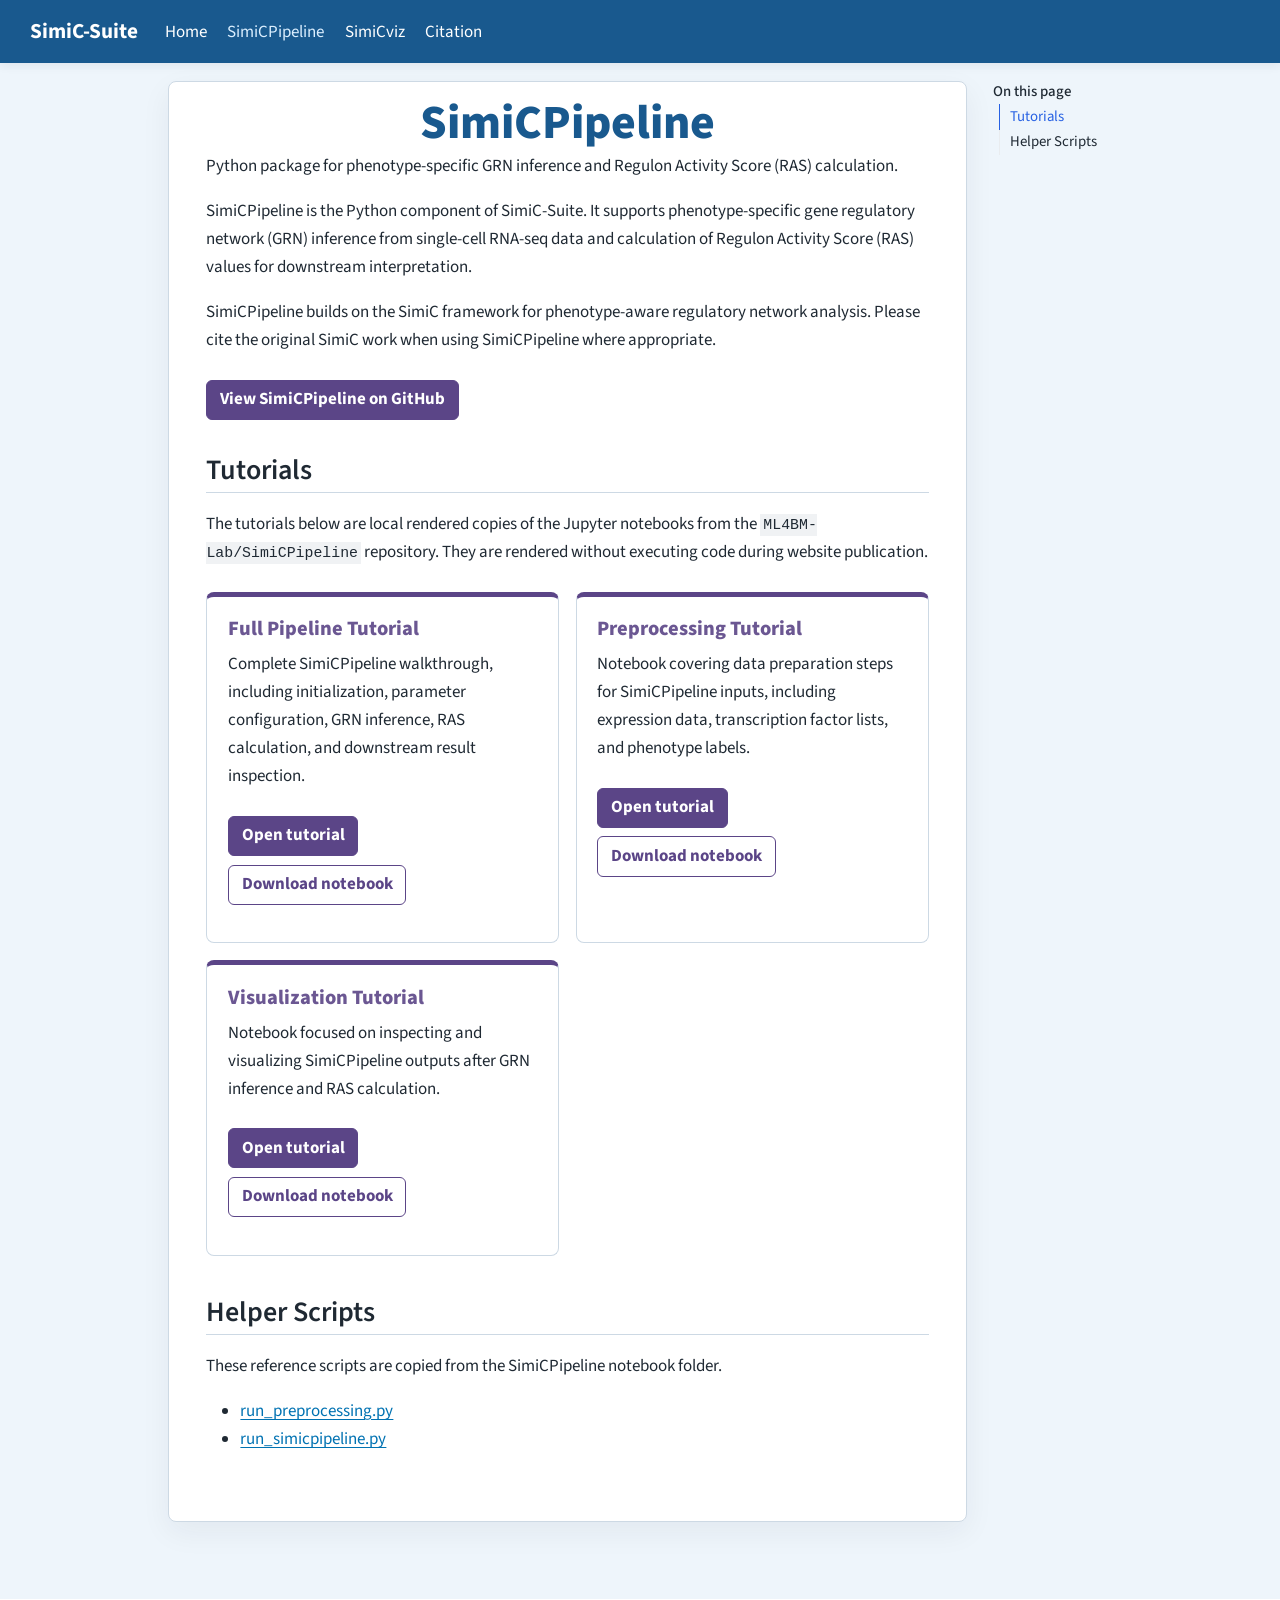
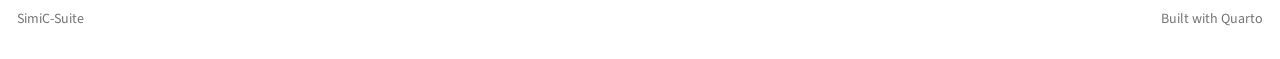
==== simicpipeline.html @ 90d94021 "Built site for gh-pages" ====
<!DOCTYPE html>
<html xmlns="http://www.w3.org/1999/xhtml" lang="en" xml:lang="en"><head>

<meta charset="utf-8">
<meta name="generator" content="quarto-1.9.38">

<meta name="viewport" content="width=device-width, initial-scale=1.0, user-scalable=yes">

<meta name="description" content="Python package for phenotype-specific GRN inference and Regulon Activity Score (RAS) calculation.">

<title>SimiCPipeline – SimiC-Suite</title>
<style>
/* Default styles provided by pandoc.
** See https://pandoc.org/MANUAL.html#variables-for-html for config info.
*/
code{white-space: pre-wrap;}
span.smallcaps{font-variant: small-caps;}
div.columns{display: flex; gap: min(4vw, 1.5em);}
div.column{flex: auto; overflow-x: auto;}
div.hanging-indent{margin-left: 1.5em; text-indent: -1.5em;}
ul.task-list{list-style: none;}
ul.task-list li input[type="checkbox"] {
  width: 0.8em;
  margin: 0 0.8em 0.2em -1em; /* quarto-specific, see https://github.com/quarto-dev/quarto-cli/issues/4556 */ 
  vertical-align: middle;
}
</style>


<script src="site_libs/quarto-nav/quarto-nav.js"></script>
<script src="site_libs/quarto-nav/headroom.min.js"></script>
<script src="site_libs/clipboard/clipboard.min.js"></script>
<script src="site_libs/quarto-search/autocomplete.umd.js"></script>
<script src="site_libs/quarto-search/fuse.min.js"></script>
<script src="site_libs/quarto-search/quarto-search.js"></script>
<meta name="quarto:offset" content="./">
<script src="site_libs/quarto-html/quarto.js" type="module"></script>
<script src="site_libs/quarto-html/tabsets/tabsets.js" type="module"></script>
<script src="site_libs/quarto-html/popper.min.js"></script>
<script src="site_libs/quarto-html/tippy.umd.min.js"></script>
<script src="site_libs/quarto-html/anchor.min.js"></script>
<link href="site_libs/quarto-html/tippy.css" rel="stylesheet">
<link href="site_libs/quarto-html/quarto-syntax-highlighting-15634bcf2e68342d4ad2dfa704d543f6.css" rel="stylesheet" id="quarto-text-highlighting-styles">
<script src="site_libs/bootstrap/bootstrap.min.js"></script>
<link href="site_libs/bootstrap/bootstrap-icons.css" rel="stylesheet">
<link href="site_libs/bootstrap/bootstrap-158031087360bce0ff56dc785ce39e06.min.css" rel="stylesheet" append-hash="true" id="quarto-bootstrap" data-mode="light">
<script id="quarto-search-options" type="application/json">{
  "location": "navbar",
  "copy-button": false,
  "collapse-after": 3,
  "panel-placement": "end",
  "type": "overlay",
  "limit": 50,
  "keyboard-shortcut": [
    "f",
    "/",
    "s"
  ],
  "show-item-context": false,
  "language": {
    "search-no-results-text": "No results",
    "search-matching-documents-text": "matching documents",
    "search-copy-link-title": "Copy link to search",
    "search-hide-matches-text": "Hide additional matches",
    "search-more-match-text": "more match in this document",
    "search-more-matches-text": "more matches in this document",
    "search-clear-button-title": "Clear",
    "search-text-placeholder": "",
    "search-detached-cancel-button-title": "Cancel",
    "search-submit-button-title": "Submit",
    "search-label": "Search"
  }
}</script>


<link rel="stylesheet" href="styles.css">
</head>

<body class="nav-fixed quarto-light">

<div id="quarto-search-results"></div>
  <header id="quarto-header" class="headroom fixed-top">
    <nav class="navbar navbar-expand-lg " data-bs-theme="dark">
      <div class="navbar-container container-fluid">
      <div class="navbar-brand-container mx-auto">
    <a class="navbar-brand" href="./index.html">
    <span class="navbar-title">SimiC-Suite</span>
    </a>
  </div>
            <div id="quarto-search" class="" title="Search"></div>
          <button class="navbar-toggler" type="button" data-bs-toggle="collapse" data-bs-target="#navbarCollapse" aria-controls="navbarCollapse" role="menu" aria-expanded="false" aria-label="Toggle navigation" onclick="if (window.quartoToggleHeadroom) { window.quartoToggleHeadroom(); }">
  <span class="navbar-toggler-icon"></span>
</button>
          <div class="collapse navbar-collapse" id="navbarCollapse">
            <ul class="navbar-nav navbar-nav-scroll me-auto">
  <li class="nav-item">
    <a class="nav-link" href="./index.html"> 
<span class="menu-text">Home</span></a>
  </li>  
  <li class="nav-item">
    <a class="nav-link active" href="./simicpipeline.html" aria-current="page"> 
<span class="menu-text">SimiCPipeline</span></a>
  </li>  
  <li class="nav-item">
    <a class="nav-link" href="./simicviz.html"> 
<span class="menu-text">SimiCviz</span></a>
  </li>  
  <li class="nav-item">
    <a class="nav-link" href="./citation.html"> 
<span class="menu-text">Citation</span></a>
  </li>  
</ul>
          </div> <!-- /navcollapse -->
            <div class="quarto-navbar-tools">
</div>
      </div> <!-- /container-fluid -->
    </nav>
</header>
<!-- content -->
<div id="quarto-content" class="quarto-container page-columns page-rows-contents page-layout-article page-navbar">
<!-- sidebar -->
<!-- margin-sidebar -->
    <div id="quarto-margin-sidebar" class="sidebar margin-sidebar">
        <nav id="TOC" role="doc-toc" class="toc-active">
    <h2 id="toc-title">On this page</h2>
   
  <ul>
  <li><a href="#tutorials" id="toc-tutorials" class="nav-link active" data-scroll-target="#tutorials">Tutorials</a></li>
  <li><a href="#helper-scripts" id="toc-helper-scripts" class="nav-link" data-scroll-target="#helper-scripts">Helper Scripts</a></li>
  </ul>
</nav>
    </div>
<!-- main -->
<main class="content" id="quarto-document-content">

<header id="title-block-header" class="quarto-title-block default">
<div class="quarto-title">
<h1 class="title">SimiCPipeline</h1>
</div>

<div>
  <div class="description">
    Python package for phenotype-specific GRN inference and Regulon Activity Score (RAS) calculation.
  </div>
</div>


<div class="quarto-title-meta">

    
  
    
  </div>
  


</header>


<p>SimiCPipeline is the Python component of SimiC-Suite. It supports phenotype-specific gene regulatory network (GRN) inference from single-cell RNA-seq data and calculation of Regulon Activity Score (RAS) values for downstream interpretation.</p>
<p>SimiCPipeline builds on the SimiC framework for phenotype-aware regulatory network analysis. Please cite the original SimiC work when using SimiCPipeline where appropriate.</p>
<p><a href="https://github.com/ML4BM-Lab/SimiCPipeline" class="btn btn-primary">View SimiCPipeline on GitHub</a></p>
<section id="tutorials" class="level2">
<h2 class="anchored" data-anchor-id="tutorials">Tutorials</h2>
<p>The tutorials below are local rendered copies of the Jupyter notebooks from the <code>ML4BM-Lab/SimiCPipeline</code> repository. They are rendered without executing code during website publication.</p>
<div class="tutorial-grid">
<section id="full-pipeline-tutorial" class="level3 tutorial-card pipeline-card">
<h3 class="anchored" data-anchor-id="full-pipeline-tutorial">Full Pipeline Tutorial</h3>
<p>Complete SimiCPipeline walkthrough, including initialization, parameter configuration, GRN inference, RAS calculation, and downstream result inspection.</p>
<p><a href="tutorials/simicpipeline/Tutorial_SimiCPipeline_full.html" class="btn btn-primary">Open tutorial</a> <a class="btn btn-outline-primary" href="tutorials/simicpipeline/downloads/Tutorial_SimiCPipeline_full.ipynb" download="">Download notebook</a></p>
</section>
<section id="preprocessing-tutorial" class="level3 tutorial-card pipeline-card">
<h3 class="anchored" data-anchor-id="preprocessing-tutorial">Preprocessing Tutorial</h3>
<p>Notebook covering data preparation steps for SimiCPipeline inputs, including expression data, transcription factor lists, and phenotype labels.</p>
<p><a href="tutorials/simicpipeline/Tutorial_SimiCPipeline_preprocessing.html" class="btn btn-primary">Open tutorial</a> <a class="btn btn-outline-primary" href="tutorials/simicpipeline/downloads/Tutorial_SimiCPipeline_preprocessing.ipynb" download="">Download notebook</a></p>
</section>
<section id="visualization-tutorial" class="level3 tutorial-card pipeline-card">
<h3 class="anchored" data-anchor-id="visualization-tutorial">Visualization Tutorial</h3>
<p>Notebook focused on inspecting and visualizing SimiCPipeline outputs after GRN inference and RAS calculation.</p>
<p><a href="tutorials/simicpipeline/Tutorial_SimiCPipeline_visualization.html" class="btn btn-primary">Open tutorial</a> <a class="btn btn-outline-primary" href="tutorials/simicpipeline/downloads/Tutorial_SimiCPipeline_visualization.ipynb" download="">Download notebook</a></p>
</section>
</div>
</section>
<section id="helper-scripts" class="level2">
<h2 class="anchored" data-anchor-id="helper-scripts">Helper Scripts</h2>
<p>These reference scripts are copied from the SimiCPipeline notebook folder.</p>
<ul>
<li><a href="tutorials/simicpipeline/run_preprocessing.py">run_preprocessing.py</a></li>
<li><a href="tutorials/simicpipeline/run_simicpipeline.py">run_simicpipeline.py</a></li>
</ul>


</section>

</main> <!-- /main -->
<script id="quarto-html-after-body" type="application/javascript">
  window.document.addEventListener("DOMContentLoaded", function (event) {
    const icon = "";
    const anchorJS = new window.AnchorJS();
    anchorJS.options = {
      placement: 'right',
      icon: icon
    };
    anchorJS.add('.anchored');
    const isCodeAnnotation = (el) => {
      for (const clz of el.classList) {
        if (clz.startsWith('code-annotation-')) {                     
          return true;
        }
      }
      return false;
    }
    const onCopySuccess = function(e) {
      // button target
      const button = e.trigger;
      // don't keep focus
      button.blur();
      // flash "checked"
      button.classList.add('code-copy-button-checked');
      var currentTitle = button.getAttribute("title");
      button.setAttribute("title", "Copied!");
      let tooltip;
      if (window.bootstrap) {
        button.setAttribute("data-bs-toggle", "tooltip");
        button.setAttribute("data-bs-placement", "left");
        button.setAttribute("data-bs-title", "Copied!");
        tooltip = new bootstrap.Tooltip(button, 
          { trigger: "manual", 
            customClass: "code-copy-button-tooltip",
            offset: [0, -8]});
        tooltip.show();    
      }
      setTimeout(function() {
        if (tooltip) {
          tooltip.hide();
          button.removeAttribute("data-bs-title");
          button.removeAttribute("data-bs-toggle");
          button.removeAttribute("data-bs-placement");
        }
        button.setAttribute("title", currentTitle);
        button.classList.remove('code-copy-button-checked');
      }, 1000);
      // clear code selection
      e.clearSelection();
    }
    const getTextToCopy = function(trigger) {
      const outerScaffold = trigger.parentElement.cloneNode(true);
      const codeEl = outerScaffold.querySelector('code');
      for (const childEl of codeEl.children) {
        if (isCodeAnnotation(childEl)) {
          childEl.remove();
        }
      }
      return codeEl.innerText;
    }
    const clipboard = new window.ClipboardJS('.code-copy-button:not([data-in-quarto-modal])', {
      text: getTextToCopy
    });
    clipboard.on('success', onCopySuccess);
    if (window.document.getElementById('quarto-embedded-source-code-modal')) {
      const clipboardModal = new window.ClipboardJS('.code-copy-button[data-in-quarto-modal]', {
        text: getTextToCopy,
        container: window.document.getElementById('quarto-embedded-source-code-modal')
      });
      clipboardModal.on('success', onCopySuccess);
    }
      var localhostRegex = new RegExp(/^(?:http|https):\/\/localhost\:?[0-9]*\//);
      var mailtoRegex = new RegExp(/^mailto:/);
        var filterRegex = new RegExp("https:\/\/RaghadShu\.github\.io\/SimiC-Suite\/");
      var isInternal = (href) => {
          return filterRegex.test(href) || localhostRegex.test(href) || mailtoRegex.test(href);
      }
      // Inspect non-navigation links and adorn them if external
     var links = window.document.querySelectorAll('a[href]:not(.nav-link):not(.navbar-brand):not(.toc-action):not(.sidebar-link):not(.sidebar-item-toggle):not(.pagination-link):not(.no-external):not([aria-hidden]):not(.dropdown-item):not(.quarto-navigation-tool):not(.about-link)');
      for (var i=0; i<links.length; i++) {
        const link = links[i];
        if (!isInternal(link.href)) {
          // undo the damage that might have been done by quarto-nav.js in the case of
          // links that we want to consider external
          if (link.dataset.originalHref !== undefined) {
            link.href = link.dataset.originalHref;
          }
            // target, if specified
            link.setAttribute("target", "_blank");
            if (link.getAttribute("rel") === null) {
              link.setAttribute("rel", "noopener");
            }
        }
      }
    function tippyHover(el, contentFn, onTriggerFn, onUntriggerFn) {
      const config = {
        allowHTML: true,
        maxWidth: 500,
        delay: 100,
        arrow: false,
        appendTo: function(el) {
            return el.parentElement;
        },
        interactive: true,
        interactiveBorder: 10,
        theme: 'quarto',
        placement: 'bottom-start',
      };
      if (contentFn) {
        config.content = contentFn;
      }
      if (onTriggerFn) {
        config.onTrigger = onTriggerFn;
      }
      if (onUntriggerFn) {
        config.onUntrigger = onUntriggerFn;
      }
      window.tippy(el, config); 
    }
    const noterefs = window.document.querySelectorAll('a[role="doc-noteref"]');
    for (var i=0; i<noterefs.length; i++) {
      const ref = noterefs[i];
      tippyHover(ref, function() {
        // use id or data attribute instead here
        let href = ref.getAttribute('data-footnote-href') || ref.getAttribute('href');
        try { href = new URL(href).hash; } catch {}
        const id = href.replace(/^#\/?/, "");
        const note = window.document.getElementById(id);
        if (note) {
          return note.innerHTML;
        } else {
          return "";
        }
      });
    }
    const xrefs = window.document.querySelectorAll('a.quarto-xref');
    const processXRef = (id, note) => {
      // Strip column container classes
      const stripColumnClz = (el) => {
        el.classList.remove("page-full", "page-columns");
        if (el.children) {
          for (const child of el.children) {
            stripColumnClz(child);
          }
        }
      }
      stripColumnClz(note)
      if (id === null || id.startsWith('sec-')) {
        // Special case sections, only their first couple elements
        const container = document.createElement("div");
        if (note.children && note.children.length > 2) {
          container.appendChild(note.children[0].cloneNode(true));
          for (let i = 1; i < note.children.length; i++) {
            const child = note.children[i];
            if (child.tagName === "P" && child.innerText === "") {
              continue;
            } else {
              container.appendChild(child.cloneNode(true));
              break;
            }
          }
          if (window.Quarto?.typesetMath) {
            window.Quarto.typesetMath(container);
          }
          return container.innerHTML
        } else {
          if (window.Quarto?.typesetMath) {
            window.Quarto.typesetMath(note);
          }
          return note.innerHTML;
        }
      } else {
        // Remove any anchor links if they are present
        const anchorLink = note.querySelector('a.anchorjs-link');
        if (anchorLink) {
          anchorLink.remove();
        }
        if (window.Quarto?.typesetMath) {
          window.Quarto.typesetMath(note);
        }
        if (note.classList.contains("callout")) {
          return note.outerHTML;
        } else {
          return note.innerHTML;
        }
      }
    }
    for (var i=0; i<xrefs.length; i++) {
      const xref = xrefs[i];
      tippyHover(xref, undefined, function(instance) {
        instance.disable();
        let url = xref.getAttribute('href');
        let hash = undefined; 
        if (url.startsWith('#')) {
          hash = url;
        } else {
          try { hash = new URL(url).hash; } catch {}
        }
        if (hash) {
          const id = hash.replace(/^#\/?/, "");
          const note = window.document.getElementById(id);
          if (note !== null) {
            try {
              const html = processXRef(id, note.cloneNode(true));
              instance.setContent(html);
            } finally {
              instance.enable();
              instance.show();
            }
          } else {
            // See if we can fetch this
            fetch(url.split('#')[0])
            .then(res => res.text())
            .then(html => {
              const parser = new DOMParser();
              const htmlDoc = parser.parseFromString(html, "text/html");
              const note = htmlDoc.getElementById(id);
              if (note !== null) {
                const html = processXRef(id, note);
                instance.setContent(html);
              } 
            }).finally(() => {
              instance.enable();
              instance.show();
            });
          }
        } else {
          // See if we can fetch a full url (with no hash to target)
          // This is a special case and we should probably do some content thinning / targeting
          fetch(url)
          .then(res => res.text())
          .then(html => {
            const parser = new DOMParser();
            const htmlDoc = parser.parseFromString(html, "text/html");
            const note = htmlDoc.querySelector('main.content');
            if (note !== null) {
              // This should only happen for chapter cross references
              // (since there is no id in the URL)
              // remove the first header
              if (note.children.length > 0 && note.children[0].tagName === "HEADER") {
                note.children[0].remove();
              }
              const html = processXRef(null, note);
              instance.setContent(html);
            } 
          }).finally(() => {
            instance.enable();
            instance.show();
          });
        }
      }, function(instance) {
      });
    }
        let selectedAnnoteEl;
        const selectorForAnnotation = ( cell, annotation) => {
          let cellAttr = 'data-code-cell="' + cell + '"';
          let lineAttr = 'data-code-annotation="' +  annotation + '"';
          const selector = 'span[' + cellAttr + '][' + lineAttr + ']';
          return selector;
        }
        const selectCodeLines = (annoteEl) => {
          const doc = window.document;
          const targetCell = annoteEl.getAttribute("data-target-cell");
          const targetAnnotation = annoteEl.getAttribute("data-target-annotation");
          const annoteSpan = window.document.querySelector(selectorForAnnotation(targetCell, targetAnnotation));
          const lines = annoteSpan.getAttribute("data-code-lines").split(",");
          const lineIds = lines.map((line) => {
            return targetCell + "-" + line;
          })
          let top = null;
          let height = null;
          let parent = null;
          if (lineIds.length > 0) {
              //compute the position of the single el (top and bottom and make a div)
              const el = window.document.getElementById(lineIds[0]);
              top = el.offsetTop;
              height = el.offsetHeight;
              parent = el.parentElement.parentElement;
            if (lineIds.length > 1) {
              const lastEl = window.document.getElementById(lineIds[lineIds.length - 1]);
              const bottom = lastEl.offsetTop + lastEl.offsetHeight;
              height = bottom - top;
            }
            if (top !== null && height !== null && parent !== null) {
              // cook up a div (if necessary) and position it 
              let div = window.document.getElementById("code-annotation-line-highlight");
              if (div === null) {
                div = window.document.createElement("div");
                div.setAttribute("id", "code-annotation-line-highlight");
                div.style.position = 'absolute';
                parent.appendChild(div);
              }
              div.style.top = top - 2 + "px";
              div.style.height = height + 4 + "px";
              div.style.left = 0;
              let gutterDiv = window.document.getElementById("code-annotation-line-highlight-gutter");
              if (gutterDiv === null) {
                gutterDiv = window.document.createElement("div");
                gutterDiv.setAttribute("id", "code-annotation-line-highlight-gutter");
                gutterDiv.style.position = 'absolute';
                const codeCell = window.document.getElementById(targetCell);
                const gutter = codeCell.querySelector('.code-annotation-gutter');
                gutter.appendChild(gutterDiv);
              }
              gutterDiv.style.top = top - 2 + "px";
              gutterDiv.style.height = height + 4 + "px";
            }
            selectedAnnoteEl = annoteEl;
          }
        };
        const unselectCodeLines = () => {
          const elementsIds = ["code-annotation-line-highlight", "code-annotation-line-highlight-gutter"];
          elementsIds.forEach((elId) => {
            const div = window.document.getElementById(elId);
            if (div) {
              div.remove();
            }
          });
          selectedAnnoteEl = undefined;
        };
          // Handle positioning of the toggle
      window.addEventListener(
        "resize",
        throttle(() => {
          elRect = undefined;
          if (selectedAnnoteEl) {
            selectCodeLines(selectedAnnoteEl);
          }
        }, 10)
      );
      function throttle(fn, ms) {
      let throttle = false;
      let timer;
        return (...args) => {
          if(!throttle) { // first call gets through
              fn.apply(this, args);
              throttle = true;
          } else { // all the others get throttled
              if(timer) clearTimeout(timer); // cancel #2
              timer = setTimeout(() => {
                fn.apply(this, args);
                timer = throttle = false;
              }, ms);
          }
        };
      }
        // Attach click handler to the DT
        const annoteDls = window.document.querySelectorAll('dt[data-target-cell]');
        for (const annoteDlNode of annoteDls) {
          annoteDlNode.addEventListener('click', (event) => {
            const clickedEl = event.target;
            if (clickedEl !== selectedAnnoteEl) {
              unselectCodeLines();
              const activeEl = window.document.querySelector('dt[data-target-cell].code-annotation-active');
              if (activeEl) {
                activeEl.classList.remove('code-annotation-active');
              }
              selectCodeLines(clickedEl);
              clickedEl.classList.add('code-annotation-active');
            } else {
              // Unselect the line
              unselectCodeLines();
              clickedEl.classList.remove('code-annotation-active');
            }
          });
        }
    const findCites = (el) => {
      const parentEl = el.parentElement;
      if (parentEl) {
        const cites = parentEl.dataset.cites;
        if (cites) {
          return {
            el,
            cites: cites.split(' ')
          };
        } else {
          return findCites(el.parentElement)
        }
      } else {
        return undefined;
      }
    };
    var bibliorefs = window.document.querySelectorAll('a[role="doc-biblioref"]');
    for (var i=0; i<bibliorefs.length; i++) {
      const ref = bibliorefs[i];
      const citeInfo = findCites(ref);
      if (citeInfo) {
        tippyHover(citeInfo.el, function() {
          var popup = window.document.createElement('div');
          citeInfo.cites.forEach(function(cite) {
            var citeDiv = window.document.createElement('div');
            citeDiv.classList.add('hanging-indent');
            citeDiv.classList.add('csl-entry');
            var biblioDiv = window.document.getElementById('ref-' + cite);
            if (biblioDiv) {
              citeDiv.innerHTML = biblioDiv.innerHTML;
            }
            popup.appendChild(citeDiv);
          });
          return popup.innerHTML;
        });
      }
    }
  });
  </script>
</div> <!-- /content -->
<footer class="footer">
  <div class="nav-footer">
    <div class="nav-footer-left">
<p>SimiC-Suite</p>
</div>   
    <div class="nav-footer-center">
      &nbsp;
    </div>
    <div class="nav-footer-right">
<p>Built with Quarto</p>
</div>
  </div>
</footer>




</body></html>
---- styles.css ----
:root {
  --simic-ink: #1f2933;
  --simic-muted: #52616b;
  --simic-navy: #19598e;
  --simic-blue: #0072b2;
  --simic-purple: #5b4587;
  --simic-red: #c7352f;
  --simic-accent: var(--simic-blue);
  --simic-accent-soft: #e8f1f8;
  --simic-border: #cdd9e4;
  --simic-surface: #eef5fb;
  --simic-white: #ffffff;
}

body {
  color: var(--simic-ink);
  background: var(--simic-surface);
  font-size: 1rem;
  line-height: 1.65;
}

a {
  color: var(--simic-accent);
}

a:hover,
a:focus {
  color: #005b8f;
}

.navbar {
  border-bottom: 0;
  box-shadow: 0 2px 10px rgba(31, 41, 51, 0.08);
}

.navbar,
.navbar .dropdown-menu {
  background: var(--simic-navy) !important;
}

.navbar a,
.navbar-title,
.navbar-nav .nav-link {
  color: var(--simic-white) !important;
}

.navbar-title {
  font-weight: 700;
}

.navbar-nav .nav-link.active,
.navbar-nav .nav-link:hover,
.navbar-nav .nav-link:focus {
  color: #dbefff !important;
}

main.content {
  max-width: 1060px;
  padding: 2rem 2.2rem 3rem;
  background: var(--simic-white);
  border: 1px solid var(--simic-border);
  border-radius: 8px;
  box-shadow: 0 10px 30px rgba(31, 41, 51, 0.06);
}

.quarto-title-block .title {
  color: var(--simic-navy);
  font-size: 2.8rem;
  font-weight: 800;
  text-align: center;
}

.lead {
  max-width: 900px;
  margin: 0 auto 1.75rem;
  color: var(--simic-muted);
  font-size: 1.25rem;
  font-weight: 600;
  text-align: center;
}

.graphical-abstract {
  display: flex;
  justify-content: center;
  margin: 1.75rem auto 2.75rem;
}

.graphical-abstract img {
  width: min(100%, 1040px);
  height: auto;
  padding: 0;
  border: 1px solid var(--simic-border);
  border-radius: 8px;
  background: var(--simic-white);
  box-shadow: 0 8px 24px rgba(31, 41, 51, 0.12);
}

.component-grid,
.tutorial-grid {
  display: grid;
  grid-template-columns: repeat(auto-fit, minmax(260px, 1fr));
  gap: 1rem;
  margin: 1.5rem 0 2rem;
}

.component-card,
.tutorial-card {
  padding: 1.2rem;
  border: 1px solid var(--simic-border);
  border-radius: 8px;
  background: var(--simic-white);
}

.component-card h3,
.tutorial-card h3 {
  margin-top: 0;
  font-size: 1.2rem;
  font-weight: 800;
}

.pipeline-card {
  border-top: 5px solid var(--simic-purple);
}

.pipeline-card h3 {
  color: var(--simic-purple);
}

.viz-card {
  border-top: 5px solid var(--simic-red);
}

.viz-card h3 {
  color: var(--simic-red);
}

.tutorial-frame {
  width: 100%;
  min-height: 760px;
  border: 1px solid var(--simic-border);
  border-radius: 8px;
  background: var(--simic-white);
}

h2 {
  margin-top: 2.4rem;
  padding-bottom: 0.25rem;
  border-bottom: 1px solid var(--simic-border);
  color: var(--simic-ink);
}

table {
  width: 100%;
  border: 1px solid var(--simic-border);
  background: var(--simic-white);
}

thead {
  background: var(--simic-accent-soft);
}

th {
  color: var(--simic-ink);
}

td,
th {
  vertical-align: top;
}

code {
  color: var(--simic-ink);
}

.package-tabs {
  margin: 2rem 0;
}

.package-tabs .nav-tabs {
  border-bottom: 1px solid var(--simic-border);
}

.package-tabs .nav-tabs .nav-link {
  color: var(--simic-ink);
  border: 1px solid transparent;
  font-weight: 700;
}

.package-tabs .nav-tabs .nav-link.active {
  color: var(--simic-white);
  background: var(--simic-navy);
  border-color: var(--simic-navy);
}

.package-tabs .tab-content {
  padding: 1.4rem;
  border: 1px solid var(--simic-border);
  border-top: 0;
  border-radius: 0 0 8px 8px;
  background: var(--simic-white);
}

.package-panel {
  padding: 0.2rem 0 0;
}

.pipeline-panel {
  border-top: 5px solid var(--simic-purple);
}

.viz-panel {
  border-top: 5px solid var(--simic-red);
}

.btn {
  margin-top: 0.5rem;
  border-radius: 6px;
  font-weight: 700;
}

.btn-primary {
  background: var(--simic-purple);
  border-color: var(--simic-purple);
}

.btn-primary:hover,
.btn-primary:focus {
  background: #49366f;
  border-color: #49366f;
}

.btn-danger {
  background: var(--simic-red);
  border-color: var(--simic-red);
}

.btn-danger:hover,
.btn-danger:focus {
  background: #a92d28;
  border-color: #a92d28;
}

.btn-outline-primary {
  color: var(--simic-purple);
  border-color: var(--simic-purple);
}

.btn-outline-primary:hover,
.btn-outline-primary:focus {
  color: var(--simic-white);
  background: var(--simic-purple);
  border-color: var(--simic-purple);
}

.btn-outline-danger {
  color: var(--simic-red);
  border-color: var(--simic-red);
}

.btn-outline-danger:hover,
.btn-outline-danger:focus {
  color: var(--simic-white);
  background: var(--simic-red);
  border-color: var(--simic-red);
}

.page-footer {
  color: var(--simic-muted);
  border-top: 1px solid var(--simic-border);
  background: var(--simic-white);
}
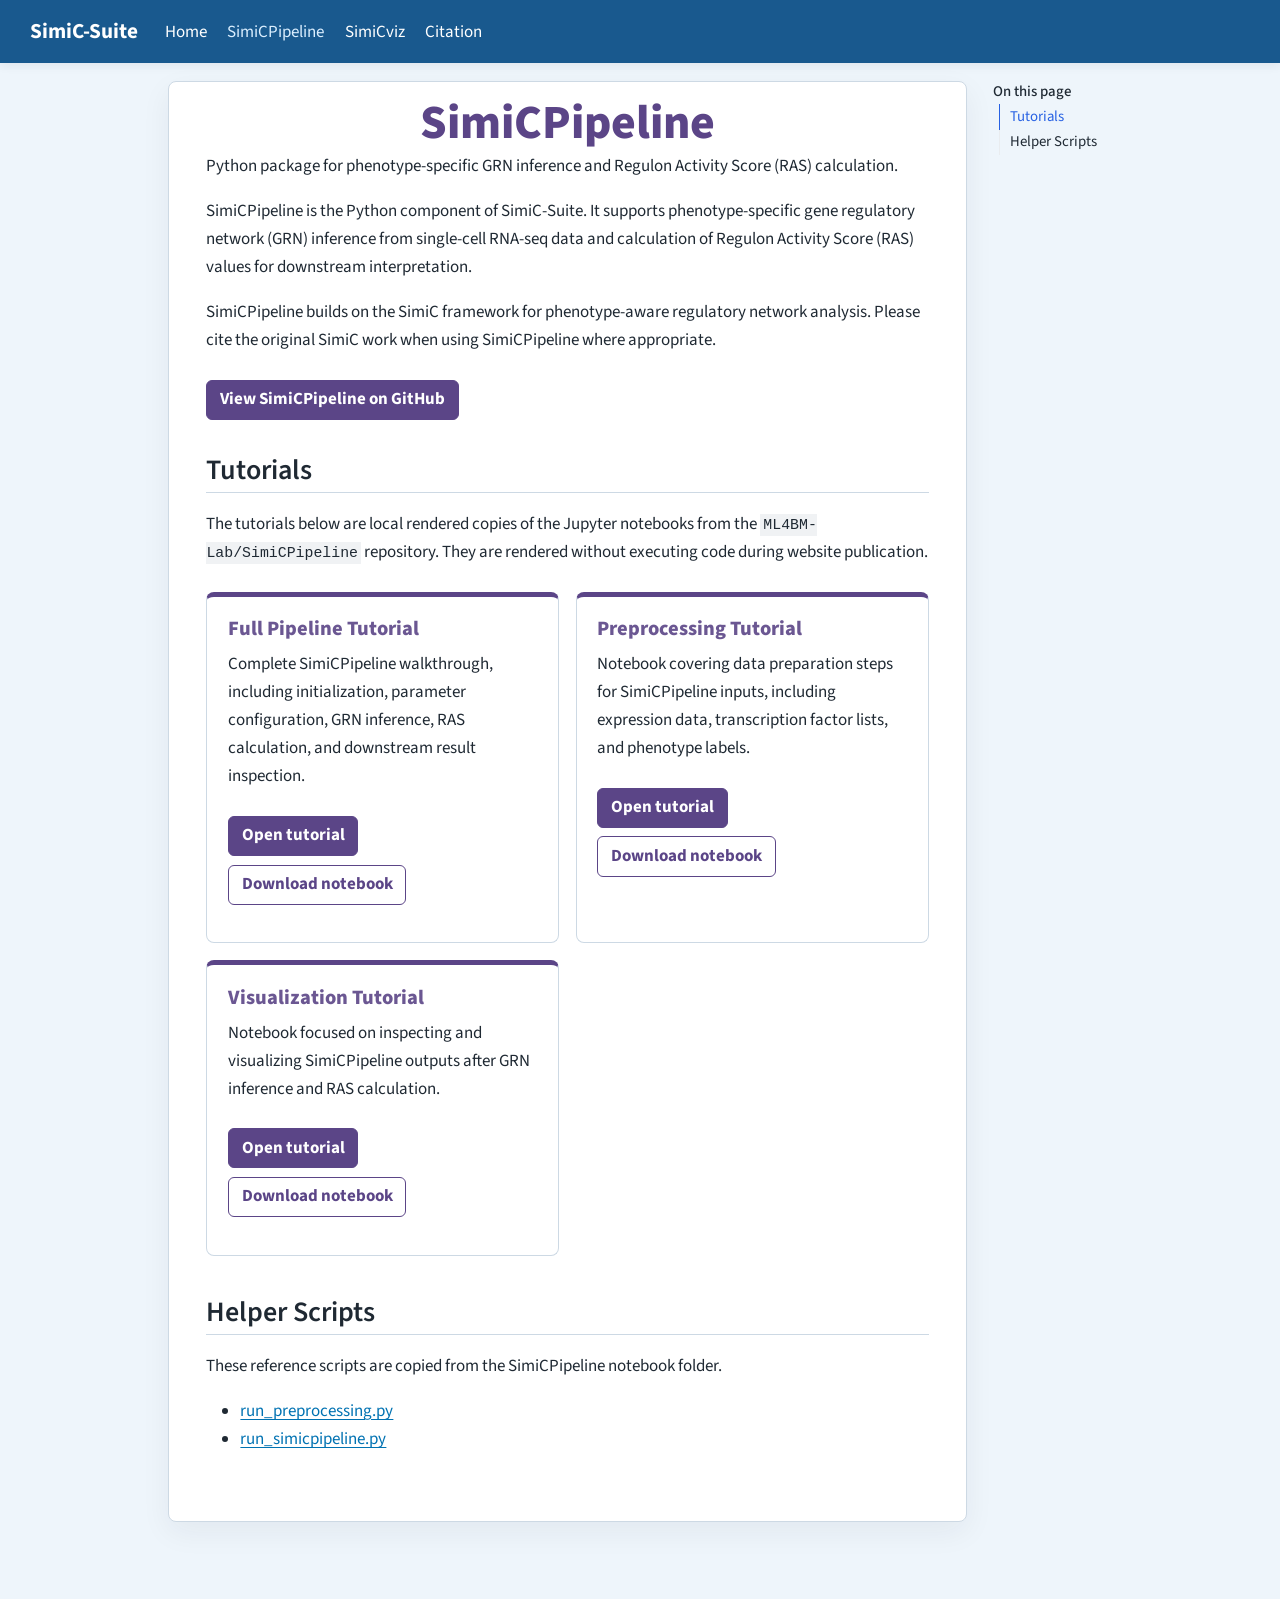
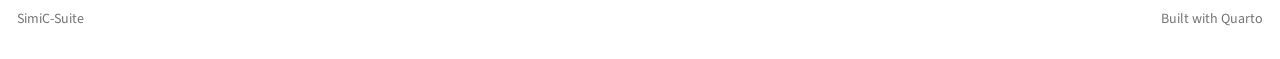
==== commit 8a9b0b29: "Built site for gh-pages" ====
--- a/simicpipeline.html
+++ b/simicpipeline.html
@@ -157,6 +157,11 @@
 </header>
 
 
+<style>
+.quarto-title-block .title {
+  color: var(--simic-purple);
+}
+</style>
 <p>SimiCPipeline is the Python component of SimiC-Suite. It supports phenotype-specific gene regulatory network (GRN) inference from single-cell RNA-seq data and calculation of Regulon Activity Score (RAS) values for downstream interpretation.</p>
 <p>SimiCPipeline builds on the SimiC framework for phenotype-aware regulatory network analysis. Please cite the original SimiC work when using SimiCPipeline where appropriate.</p>
 <p><a href="https://github.com/ML4BM-Lab/SimiCPipeline" class="btn btn-primary">View SimiCPipeline on GitHub</a></p>
